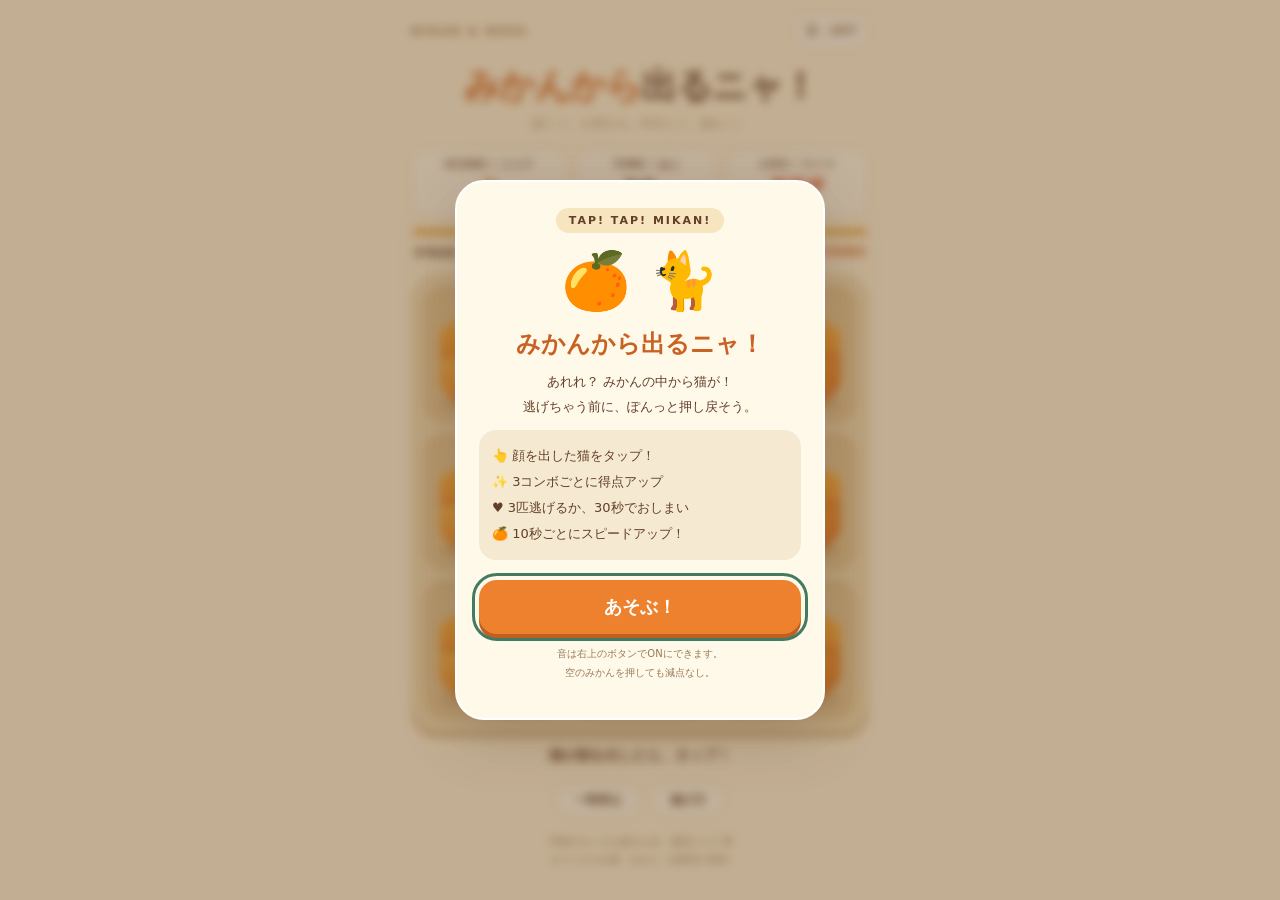
==== index.html @ 20c8a2f0 "Complete mobile mikan neko game and preserve original HTML" ====
<!doctype html>
<html lang="ja">
<head>
<meta charset="utf-8">
<meta name="viewport" content="width=device-width,initial-scale=1,viewport-fit=cover">
<meta name="theme-color" content="#fff4db">
<meta name="description" content="みかんから顔を出す猫をタップ！30秒で遊べる、かわいいオリジナルのブラウザゲーム。">
<title>みかんから出るニャ！</title>
<style>
:root{color-scheme:light;--ink:#633e29;--orange:#ef7829;--cream:#fff9ea}*{box-sizing:border-box}body{margin:0;color:var(--ink);background:#fff4db;font-family:system-ui,-apple-system,BlinkMacSystemFont,"Hiragino Kaku Gothic ProN",sans-serif;-webkit-tap-highlight-color:transparent}button{font:inherit;touch-action:manipulation;cursor:pointer;color:inherit}button:focus-visible{outline:3px solid #427b62;outline-offset:4px}main{width:min(100%,490px);margin:auto;padding: max(14px,env(safe-area-inset-top)) 16px max(20px,env(safe-area-inset-bottom));text-align:center}.topline{display:flex;align-items:center;justify-content:space-between;font-size:11px;letter-spacing:2px;font-weight:800;color:#9a7451}.sound{border:1px solid #e6cfaa;border-radius:20px;padding:8px 11px;background:#fffaf0;letter-spacing:0;font-size:12px}h1{font-size:clamp(25px,7.1vw,36px);letter-spacing:-1.5px;line-height:1.35;margin:13px 0 4px;color:#d46621}h1 span{color:#6b4831}.subtitle{font-size:12px;margin:0 0 16px;color:#9b7651}.hud{display:grid;grid-template-columns:1.1fr 1fr 1fr;gap:8px}.stat{background:var(--cream);border:1px solid #ead9b9;border-radius:16px;padding:9px 3px;font-size:10px;font-weight:700;letter-spacing:1px}.stat b{display:block;font-size:25px;line-height:1.4;letter-spacing:0}.stat:first-child b{color:#d56b25}#lives{font-size:21px;color:#df775c}.progress{height:6px;background:#eddfc2;border-radius:8px;margin:12px 2px 10px;overflow:hidden}#timer-fill{height:100%;width:100%;background:#e6a63b;transform-origin:left}.meta{display:flex;justify-content:space-between;font-size:12px;font-weight:800;padding:0 3px}#combo{color:#d46a28}#board{display:grid;grid-template-columns:repeat(3,minmax(0,1fr));gap:10px;background:#f2dfb8;border:1px solid #e4c994;border-radius:27px;padding:12px;margin:12px 0 9px;box-shadow:0 7px 0 #dfc69d}.hole{position:relative;aspect-ratio:1;min-width:0;border:0;border-radius:20px;background:#e8cc99;box-shadow:inset 0 4px 5px #c7a67544;overflow:hidden;user-select:none;-webkit-user-select:none;touch-action:manipulation}.shadow{position:absolute;left:12%;right:12%;height:13%;bottom:8%;background:#ae804c44;border-radius:50%}.cat{position:absolute;z-index:2;width:58%;height:55%;left:21%;bottom:30%;transform:translateY(110%) scale(.7);transition:transform .19s cubic-bezier(.2,.9,.3,1.25),opacity .16s ease;pointer-events:none}.head{position:absolute;inset:14% 0 0;background:#fff3d6;border:2px solid #986a45;border-radius:45% 45% 43% 43%;z-index:2}.ear{position:absolute;width:34%;height:43%;top:1%;background:#fff3d6;border:2px solid #986a45;border-radius:20% 85% 0 0;transform:rotate(-13deg);left:3%}.ear:after{content:"";position:absolute;inset:23%;background:#eeaf93;border-radius:20% 80% 0 0}.ear.right{left:auto;right:3%;transform:scaleX(-1) rotate(-13deg)}.eyes{position:absolute;left:22%;right:22%;top:36%;display:flex;justify-content:space-between}.eyes i{width:5px;height:7px;border-radius:50%;background:#633e29}.nose{position:absolute;top:54%;left:44%;width:12%;height:9%;border-radius:50%;background:#bf7960}.mouth{position:absolute;top:52%;left:0;right:0;font-size:16px;line-height:1.4;font-weight:800}.blush{position:absolute;top:56%;left:7%;right:7%;display:flex;justify-content:space-between}.blush:before,.blush:after{content:"";width:17%;height:5px;background:#f0ad97;border-radius:50%}.stripe{position:absolute;top:0;left:44%;height:21%;width:12%;background:#e5a258;border-radius:0 0 8px 8px}.paw{position:absolute;bottom:-8%;width:24%;height:20%;border-radius:50%;background:#fff3d6;border:2px solid #986a45;z-index:5;left:5%}.paw.right{left:auto;right:5%}.orange{position:absolute;z-index:3;left:12%;right:12%;bottom:11%;height:49%;background:radial-gradient(ellipse at 28% 15%,#ffc657,#f79427 58%,#e56d1e);border-radius:15% 15% 45% 45%;box-shadow:inset -4px -5px #d76a2155;pointer-events:none}.orange:after{content:"· · ·";position:absolute;bottom:13%;left:0;right:0;color:#d37325;font-size:20px;letter-spacing:5px}.lid{position:absolute;z-index:4;left:12%;right:12%;height:30%;bottom:49%;background:linear-gradient(#ffb83f,#fa9627);border-radius:70% 70% 8% 8%;transform-origin:80% 100%;transition:transform .19s ease;box-shadow:inset 0 -3px #dd7828;pointer-events:none}.leaf{position:absolute;left:47%;top:-19%;width:32%;height:40%;background:#6a9d49;border-radius:90% 0 90% 0;transform:rotate(-15deg);box-shadow:inset 2px -2px #52863d}.cat{opacity:0}.hole.up .cat{opacity:1;transform:translateY(-28%) scale(1)}.hole.escaped .cat{opacity:1}.hole.up .lid{transform:translate(13%,-53%) rotate(32deg)}.hole.hit .cat{transform:translateY(120%) scale(.6);transition-duration:.16s}.hole.hit{animation:bump .28s}.hole.escaped .cat{animation:escape .6s forwards}.hole.escaped .lid{transform:translate(13%,-53%) rotate(32deg)}.hole.hit .eyes i{height:2px;transform:rotate(-15deg)}.pop{position:absolute;z-index:6;top:8%;left:0;right:0;font-size:17px;font-weight:900;color:#975425;opacity:0;pointer-events:none;text-shadow:0 1px #fff}.hit .pop,.escaped .pop{animation:popup .65s ease-out}.escaped .pop{color:#a75d53}#message{min-height:27px;margin:15px 0 8px;font-size:14px;font-weight:800}.controls{display:flex;justify-content:center;gap:10px}.secondary{border:1px solid #dfc89e;border-radius:25px;background:#fff9ea;padding:9px 18px;font-size:12px;font-weight:700}.foot{font-size:10px;color:#9b7c58;margin:14px 0 0;line-height:1.8}.overlay{position:fixed;z-index:20;inset:0;background:#67462666;display:flex;align-items:center;justify-content:center;padding:20px;backdrop-filter:blur(5px);-webkit-backdrop-filter:blur(5px);overflow:auto}.overlay[hidden]{display:none}.card{width:min(100%,370px);max-height:calc(100dvh - 40px);overflow:auto;background:#fff9ea;border:2px solid #fff;border-radius:29px;padding:26px 22px;box-shadow:0 16px 55px #5f3e2944;text-align:center}.badge{display:inline-block;background:#f6e5be;border-radius:30px;padding:6px 13px;font-size:11px;font-weight:800;letter-spacing:2px}.hero{font-size:56px;line-height:1.2;margin:14px 0}.card h2{font-size:24px;margin:10px 0;color:#c96122}.card p{font-size:13px;line-height:1.9;margin:10px 0}.how{background:#f5ead1;border-radius:17px;padding:13px;text-align:left;font-size:13px;line-height:2}.primary{display:block;width:100%;border:0;background:#ed812d;color:#fff;border-radius:18px;font-size:18px;font-weight:850;padding:15px 8px;box-shadow:0 5px #bf6022;margin:20px 0 8px}.hint{font-size:10px!important;color:#9a7954}.result-score{font-size:52px;font-weight:900;color:#d36b26;line-height:1.2;margin:12px}.result-score small{font-size:16px}.result-details{display:flex;justify-content:center;gap:25px;font-size:12px;line-height:2}.result-details b{display:block;font-size:20px}#pause-card .hero{font-size:40px}@keyframes bump{50%{transform:scale(.93)}}@keyframes escape{25%{transform:translateY(-20%) rotate(-12deg)}100%{transform:translate(95%,-180%) rotate(28deg);opacity:0}}@keyframes popup{15%,65%{opacity:1;transform:translateY(-3px)}100%{opacity:0;transform:translateY(-18px)}}@media(max-height:700px){main{padding-top:8px}h1{margin-top:6px}.subtitle{margin-bottom:9px}#board{max-width:330px;margin:9px auto}.stat{padding:5px 2px}.progress{margin-top:8px}#message{margin-top:12px}.foot{margin-top:8px}}@media(prefers-reduced-motion:reduce){*,*:before,*:after{animation-duration:.01ms!important;transition-duration:.01ms!important}}
</style>
</head>
<body>
<main>
<div class="topline">MIKAN & NEKO <button class="sound" id="sound" aria-pressed="false">音：OFF</button></div>
<h1>みかんから<span>出るニャ！</span></h1><p class="subtitle">ぽこっ、と出たら。やさしく、ぽんっ。</p>
<div class="hud"><div class="stat">SCORE / スコア<b id="score">0</b></div><div class="stat">TIME / あと<b><span id="time">30</span><span style="font-size:12px"> 秒</span></b></div><div class="stat">LIFE / ライフ<b id="lives" aria-label="残りライフ3">♥♥♥</b></div></div>
<div class="progress" role="progressbar" aria-label="残り時間" aria-valuemin="0" aria-valuemax="30" aria-valuenow="30"><div id="timer-fill"></div></div>
<div class="meta"><span id="stage">STAGE 1 · のんびり</span><span id="combo">0 COMBO</span></div>
<div id="board" aria-label="猫が出てくる9個のみかん"></div>
<p id="message" role="status" aria-live="polite">猫が顔を出したら、タップ！</p>
<div class="controls"><button class="secondary" id="pause" disabled>一時停止</button><button class="secondary" id="help">遊び方</button></div>
<p class="foot">30秒のちいさな猫さわぎ。最高スコア <b id="best">0</b><br>オリジナルの猫・みかん・効果音で制作</p>
</main>
<div class="overlay" id="intro" role="dialog" aria-modal="true" aria-labelledby="intro-title"><section class="card"><span class="badge">TAP! TAP! MIKAN!</span><div class="hero" aria-hidden="true">🍊 🐈</div><h2 id="intro-title">みかんから出るニャ！</h2><p>あれれ？ みかんの中から猫が！<br>逃げちゃう前に、ぽんっと押し戻そう。</p><div class="how">👆 顔を出した猫をタップ！<br>✨ 3コンボごとに得点アップ<br>♥ 3匹逃げるか、30秒でおしまい<br>🍊 10秒ごとにスピードアップ！</div><button class="primary" id="start">あそぶ！</button><p class="hint">音は右上のボタンでONにできます。<br>空のみかんを押しても減点なし。</p></section></div>
<div class="overlay" id="paused" hidden role="dialog" aria-modal="true" aria-labelledby="pause-title"><section class="card" id="pause-card"><div class="hero">🍵</div><h2 id="pause-title">ちょっと、ひとやすみ。</h2><p>残り時間は止まっています。<br>猫をタップして押し戻そう！<br>3匹逃げるか30秒で終了です。</p><button class="primary" id="resume">つづける</button></section></div>
<div class="overlay" id="result" hidden role="dialog" aria-modal="true" aria-labelledby="result-title"><section class="card"><span class="badge">おつかれさま！</span><div class="hero" aria-hidden="true">🍊 ✨</div><h2 id="result-title">みかんを守ったニャ！</h2><p id="end-reason"></p><div class="result-score"><span id="final-score">0</span><small> 点</small></div><div class="result-details"><div>最大コンボ<b id="final-combo">0</b></div><div>押し戻した猫<b id="final-hits">0</b></div></div><p id="record"></p><button class="primary" id="retry">もう一度あそぶ！</button><p class="hint">深呼吸して、次はもっとぽんぽんっ。</p></section></div>
<script>
'use strict';
const $=id=>document.getElementById(id), DURATION=30000;
const state={mode:'intro',score:0,combo:0,maxCombo:0,hits:0,lives:3,remaining:DURATION,stage:1,active:-1,expires:0,next:0,last:0,best:0};
let audio=null,soundOn=false,frame=0,previous=-1;
try{state.best=Number(localStorage.getItem('mikan-neko-best'))||0}catch{}
$('best').textContent=state.best;
const holes=Array.from({length:9},(_,i)=>{
 const b=document.createElement('button');b.type='button';b.className='hole';b.setAttribute('aria-label',`みかん ${i+1}：猫はいません`);b.innerHTML='<span class="shadow"></span><span class="cat"><i class="ear"></i><i class="ear right"></i><span class="head"><i class="stripe"></i><span class="eyes"><i></i><i></i></span><i class="nose"></i><span class="mouth">ω</span><span class="blush"></span></span><i class="paw"></i><i class="paw right"></i></span><span class="orange"></span><span class="lid"><i class="leaf"></i></span><span class="pop"></span>';
 b.addEventListener('pointerdown',e=>{if(!e.isPrimary||e.button!==0)return;e.preventDefault();tap(i)});
 b.addEventListener('click',e=>{if(e.detail===0)tap(i)});$('board').append(b);return b;
});
function initAudio(){if(!soundOn)return;try{audio ||= new(window.AudioContext||window.webkitAudioContext)();if(audio.state==='suspended')audio.resume().catch(()=>{})}catch{soundOn=false;updateSound()}}
function tone(freq,duration,delay=0,type='sine',endFreq=freq){if(!soundOn||!audio||audio.state!=='running')return;try{const o=audio.createOscillator(),g=audio.createGain(),t=audio.currentTime+delay;o.type=type;o.frequency.setValueAtTime(freq,t);o.frequency.exponentialRampToValueAtTime(endFreq,t+duration);g.gain.setValueAtTime(0,t);g.gain.linearRampToValueAtTime(.13,t+.012);g.gain.exponentialRampToValueAtTime(.001,t+duration);o.connect(g);g.connect(audio.destination);o.start(t);o.stop(t+duration+.02)}catch{}}
function sound(kind){if(kind==='hit'){tone(650,.09,0,'sine',260);tone(900,.1,.06)}else if(kind==='escape'){tone(800,.18,0,'triangle',1100);tone(1050,.23,.17,'triangle',350)}else if(kind==='end'){[523,659,784,1047].forEach((f,i)=>tone(f,.22,i*.12))}else if(kind==='start'){tone(523,.12);tone(784,.2,.12)}}
function updateSound(){$('sound').textContent=`音：${soundOn?'ON':'OFF'}`;$('sound').setAttribute('aria-pressed',String(soundOn))}
$('sound').onclick=()=>{soundOn=!soundOn;updateSound();initAudio();if(soundOn)tone(660,.1)};
function hud(){ $('score').textContent=state.score;$('time').textContent=Math.ceil(state.remaining/1000);$('lives').textContent='♥'.repeat(state.lives)+'♡'.repeat(3-state.lives);$('lives').setAttribute('aria-label',`残りライフ${state.lives}`);$('combo').textContent=`${state.combo} COMBO`;$('stage').textContent=`STAGE ${state.stage} · ${['のんびり','そわそわ','大さわぎ'][state.stage-1]}`;$('timer-fill').style.transform=`scaleX(${state.remaining/DURATION})`;document.querySelector('.progress').setAttribute('aria-valuenow',Math.ceil(state.remaining/1000))}
function resetHole(i){holes[i].className='hole';holes[i].setAttribute('aria-label',`みかん ${i+1}：猫はいません`)}
function spawn(){let choices=holes.map((_,i)=>i).filter(i=>i!==previous);let i=choices[Math.floor(Math.random()*choices.length)];holes.forEach((_,n)=>resetHole(n));previous=i;state.active=i;state.expires=state.remaining-[1350,1050,780][state.stage-1];holes[i].classList.add('up');holes[i].setAttribute('aria-label',`みかん ${i+1}：猫を押し戻す`)}
function resolveCat(hit){const i=state.active;if(i<0)return;state.active=-1;holes[i].classList.remove('up');holes[i].classList.add(hit?'hit':'escaped');holes[i].setAttribute('aria-label',`みかん ${i+1}：猫はいません`);if(hit){state.combo++;state.hits++;state.maxCombo=Math.max(state.maxCombo,state.combo);const points=10+Math.floor(state.combo/3)*5;state.score+=points;holes[i].querySelector('.pop').textContent=`+${points} ✦`;$('message').textContent=state.combo>=3?`${state.combo}コンボ！ いい調子！`:'ぽんっ！ おかえりニャ。';sound('hit')}else{state.combo=0;state.lives--;holes[i].querySelector('.pop').textContent='にゃ〜！';$('message').textContent='あっ、逃げた！ 猫はお散歩へ…';sound('escape')}
 state.next=state.remaining-(hit?[400,320,250][state.stage-1]:650);hud();if(!state.lives)finish('life')}
function sync(now){const elapsed=Math.max(0,now-state.last);state.last=now;state.remaining=Math.max(0,state.remaining-elapsed);state.stage=Math.min(3,1+Math.floor((DURATION-state.remaining)/10000));if(state.remaining<=0){hud();finish('time');return}if(state.active>=0&&state.remaining<=state.expires)resolveCat(false);if(state.mode==='playing'&&state.active<0&&state.remaining<=state.next)spawn();hud()}
function loop(now){if(state.mode!=='playing')return;sync(now);if(state.mode==='playing')frame=requestAnimationFrame(loop)}
function tap(i){if(state.mode!=='playing')return;sync(performance.now());if(state.mode==='playing'&&state.active===i)resolveCat(true)}
function begin(){cancelAnimationFrame(frame);Object.assign(state,{mode:'playing',score:0,combo:0,maxCombo:0,hits:0,lives:3,remaining:DURATION,stage:1,active:-1,next:DURATION-450,last:performance.now()});previous=-1;holes.forEach((_,i)=>resetHole(i));['intro','result','paused'].forEach(id=>$(id).hidden=true);$('pause').disabled=false;$('message').textContent='顔が出たら、ぽんっ！';initAudio();sound('start');hud();holes[0].focus({preventScroll:true});frame=requestAnimationFrame(loop)}
function finish(reason){if(state.mode!=='playing')return;state.mode='ended';cancelAnimationFrame(frame);if(state.active>=0)resetHole(state.active);state.active=-1;$('pause').disabled=true;$('end-reason').textContent=reason==='time'?'30秒、おしまい！':'3匹の猫がお散歩に出かけました。';$('final-score').textContent=state.score;$('final-combo').textContent=state.maxCombo;$('final-hits').textContent=state.hits;const record=state.score>state.best;if(record){state.best=state.score;try{localStorage.setItem('mikan-neko-best',String(state.best))}catch{}}$('best').textContent=state.best;$('record').textContent=record?'✨ 自己ベスト更新！':'またいっしょに遊ぼうニャ。';$('result').hidden=false;$('retry').focus();sound('end')}
function pause(){if(state.mode!=='playing')return;sync(performance.now());if(state.mode!=='playing')return;state.mode='paused';cancelAnimationFrame(frame);$('paused').hidden=false;$('resume').focus()}
function resume(){if(document.hidden||state.mode!=='paused')return;state.mode='playing';state.last=performance.now();$('paused').hidden=true;initAudio();holes[Math.max(0,state.active)].focus({preventScroll:true});frame=requestAnimationFrame(loop)}
$('start').onclick=begin;$('retry').onclick=begin;$('pause').onclick=pause;$('resume').onclick=resume;$('help').onclick=()=>{if(state.mode==='playing')pause();else{$('result').hidden=true;$('intro').hidden=false;$('start').focus()}};
document.addEventListener('visibilitychange',()=>{if(document.hidden)pause()});window.addEventListener('pagehide',pause);
// Keep keyboard focus inside the visible modal. Pointer play uses pointerdown only.
document.addEventListener('keydown',e=>{const modal=[...document.querySelectorAll('.overlay')].find(el=>!el.hidden);if(!modal)return;if(e.key==='Tab'){const buttons=[...modal.querySelectorAll('button')];if(buttons.length){e.preventDefault();buttons[0].focus()}}});
hud();$('start').focus();
</script>
</body></html>
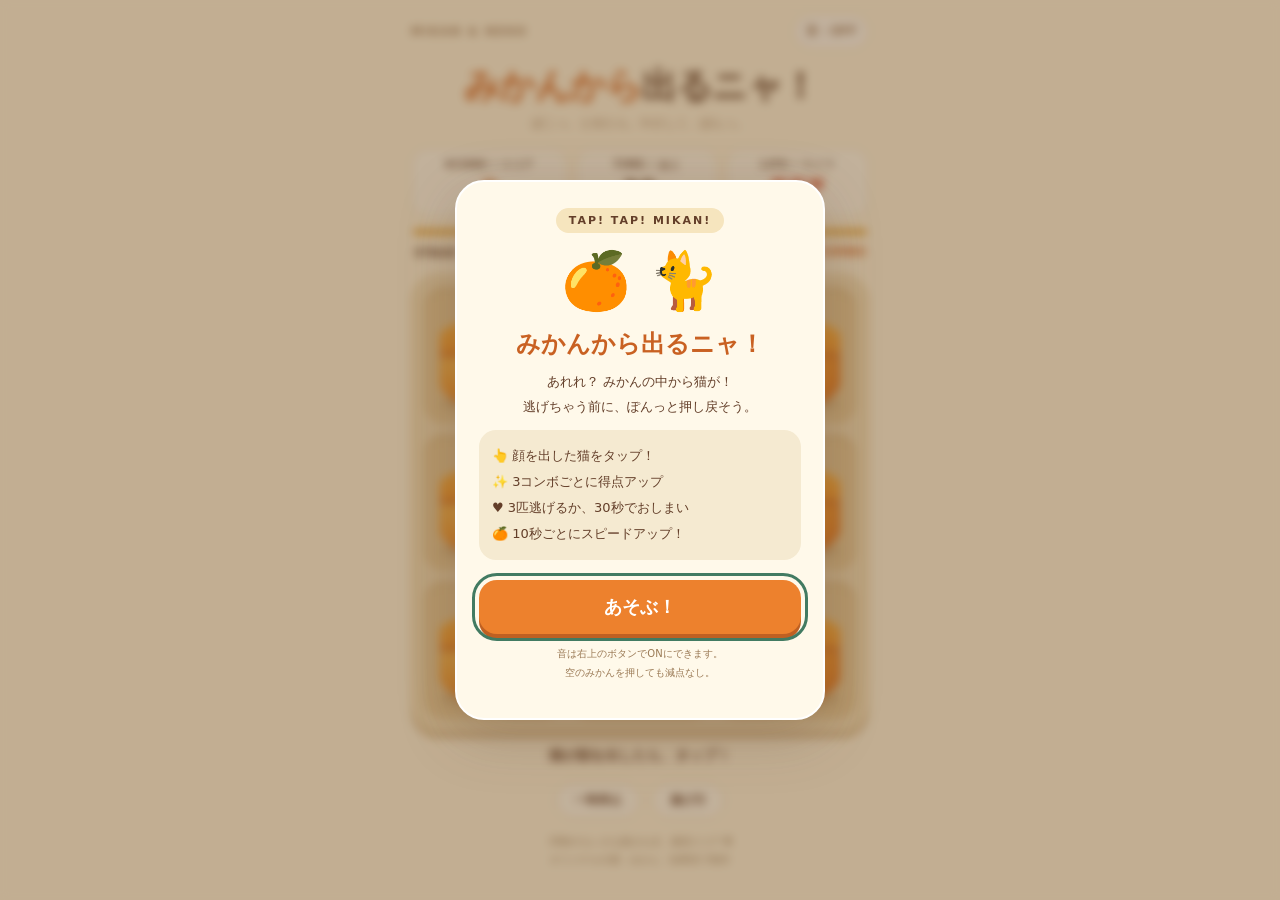
==== commit db2f74e7: "Animate original cat lifting orange lid with both hands" ====
--- a/index.html
+++ b/index.html
@@ -8,6 +8,33 @@
 <title>みかんから出るニャ！</title>
 <style>
 :root{color-scheme:light;--ink:#633e29;--orange:#ef7829;--cream:#fff9ea}*{box-sizing:border-box}body{margin:0;color:var(--ink);background:#fff4db;font-family:system-ui,-apple-system,BlinkMacSystemFont,"Hiragino Kaku Gothic ProN",sans-serif;-webkit-tap-highlight-color:transparent}button{font:inherit;touch-action:manipulation;cursor:pointer;color:inherit}button:focus-visible{outline:3px solid #427b62;outline-offset:4px}main{width:min(100%,490px);margin:auto;padding: max(14px,env(safe-area-inset-top)) 16px max(20px,env(safe-area-inset-bottom));text-align:center}.topline{display:flex;align-items:center;justify-content:space-between;font-size:11px;letter-spacing:2px;font-weight:800;color:#9a7451}.sound{border:1px solid #e6cfaa;border-radius:20px;padding:8px 11px;background:#fffaf0;letter-spacing:0;font-size:12px}h1{font-size:clamp(25px,7.1vw,36px);letter-spacing:-1.5px;line-height:1.35;margin:13px 0 4px;color:#d46621}h1 span{color:#6b4831}.subtitle{font-size:12px;margin:0 0 16px;color:#9b7651}.hud{display:grid;grid-template-columns:1.1fr 1fr 1fr;gap:8px}.stat{background:var(--cream);border:1px solid #ead9b9;border-radius:16px;padding:9px 3px;font-size:10px;font-weight:700;letter-spacing:1px}.stat b{display:block;font-size:25px;line-height:1.4;letter-spacing:0}.stat:first-child b{color:#d56b25}#lives{font-size:21px;color:#df775c}.progress{height:6px;background:#eddfc2;border-radius:8px;margin:12px 2px 10px;overflow:hidden}#timer-fill{height:100%;width:100%;background:#e6a63b;transform-origin:left}.meta{display:flex;justify-content:space-between;font-size:12px;font-weight:800;padding:0 3px}#combo{color:#d46a28}#board{display:grid;grid-template-columns:repeat(3,minmax(0,1fr));gap:10px;background:#f2dfb8;border:1px solid #e4c994;border-radius:27px;padding:12px;margin:12px 0 9px;box-shadow:0 7px 0 #dfc69d}.hole{position:relative;aspect-ratio:1;min-width:0;border:0;border-radius:20px;background:#e8cc99;box-shadow:inset 0 4px 5px #c7a67544;overflow:hidden;user-select:none;-webkit-user-select:none;touch-action:manipulation}.shadow{position:absolute;left:12%;right:12%;height:13%;bottom:8%;background:#ae804c44;border-radius:50%}.cat{position:absolute;z-index:2;width:58%;height:55%;left:21%;bottom:30%;transform:translateY(110%) scale(.7);transition:transform .19s cubic-bezier(.2,.9,.3,1.25),opacity .16s ease;pointer-events:none}.head{position:absolute;inset:14% 0 0;background:#fff3d6;border:2px solid #986a45;border-radius:45% 45% 43% 43%;z-index:2}.ear{position:absolute;width:34%;height:43%;top:1%;background:#fff3d6;border:2px solid #986a45;border-radius:20% 85% 0 0;transform:rotate(-13deg);left:3%}.ear:after{content:"";position:absolute;inset:23%;background:#eeaf93;border-radius:20% 80% 0 0}.ear.right{left:auto;right:3%;transform:scaleX(-1) rotate(-13deg)}.eyes{position:absolute;left:22%;right:22%;top:36%;display:flex;justify-content:space-between}.eyes i{width:5px;height:7px;border-radius:50%;background:#633e29}.nose{position:absolute;top:54%;left:44%;width:12%;height:9%;border-radius:50%;background:#bf7960}.mouth{position:absolute;top:52%;left:0;right:0;font-size:16px;line-height:1.4;font-weight:800}.blush{position:absolute;top:56%;left:7%;right:7%;display:flex;justify-content:space-between}.blush:before,.blush:after{content:"";width:17%;height:5px;background:#f0ad97;border-radius:50%}.stripe{position:absolute;top:0;left:44%;height:21%;width:12%;background:#e5a258;border-radius:0 0 8px 8px}.paw{position:absolute;bottom:-8%;width:24%;height:20%;border-radius:50%;background:#fff3d6;border:2px solid #986a45;z-index:5;left:5%}.paw.right{left:auto;right:5%}.orange{position:absolute;z-index:3;left:12%;right:12%;bottom:11%;height:49%;background:radial-gradient(ellipse at 28% 15%,#ffc657,#f79427 58%,#e56d1e);border-radius:15% 15% 45% 45%;box-shadow:inset -4px -5px #d76a2155;pointer-events:none}.orange:after{content:"· · ·";position:absolute;bottom:13%;left:0;right:0;color:#d37325;font-size:20px;letter-spacing:5px}.lid{position:absolute;z-index:4;left:12%;right:12%;height:30%;bottom:49%;background:linear-gradient(#ffb83f,#fa9627);border-radius:70% 70% 8% 8%;transform-origin:80% 100%;transition:transform .19s ease;box-shadow:inset 0 -3px #dd7828;pointer-events:none}.leaf{position:absolute;left:47%;top:-19%;width:32%;height:40%;background:#6a9d49;border-radius:90% 0 90% 0;transform:rotate(-15deg);box-shadow:inset 2px -2px #52863d}.cat{opacity:0}.hole.up .cat{opacity:1;transform:translateY(-28%) scale(1)}.hole.escaped .cat{opacity:1}.hole.up .lid{transform:translate(13%,-53%) rotate(32deg)}.hole.hit .cat{transform:translateY(120%) scale(.6);transition-duration:.16s}.hole.hit{animation:bump .28s}.hole.escaped .cat{animation:escape .6s forwards}.hole.escaped .lid{transform:translate(13%,-53%) rotate(32deg)}.hole.hit .eyes i{height:2px;transform:rotate(-15deg)}.pop{position:absolute;z-index:6;top:8%;left:0;right:0;font-size:17px;font-weight:900;color:#975425;opacity:0;pointer-events:none;text-shadow:0 1px #fff}.hit .pop,.escaped .pop{animation:popup .65s ease-out}.escaped .pop{color:#a75d53}#message{min-height:27px;margin:15px 0 8px;font-size:14px;font-weight:800}.controls{display:flex;justify-content:center;gap:10px}.secondary{border:1px solid #dfc89e;border-radius:25px;background:#fff9ea;padding:9px 18px;font-size:12px;font-weight:700}.foot{font-size:10px;color:#9b7c58;margin:14px 0 0;line-height:1.8}.overlay{position:fixed;z-index:20;inset:0;background:#67462666;display:flex;align-items:center;justify-content:center;padding:20px;backdrop-filter:blur(5px);-webkit-backdrop-filter:blur(5px);overflow:auto}.overlay[hidden]{display:none}.card{width:min(100%,370px);max-height:calc(100dvh - 40px);overflow:auto;background:#fff9ea;border:2px solid #fff;border-radius:29px;padding:26px 22px;box-shadow:0 16px 55px #5f3e2944;text-align:center}.badge{display:inline-block;background:#f6e5be;border-radius:30px;padding:6px 13px;font-size:11px;font-weight:800;letter-spacing:2px}.hero{font-size:56px;line-height:1.2;margin:14px 0}.card h2{font-size:24px;margin:10px 0;color:#c96122}.card p{font-size:13px;line-height:1.9;margin:10px 0}.how{background:#f5ead1;border-radius:17px;padding:13px;text-align:left;font-size:13px;line-height:2}.primary{display:block;width:100%;border:0;background:#ed812d;color:#fff;border-radius:18px;font-size:18px;font-weight:850;padding:15px 8px;box-shadow:0 5px #bf6022;margin:20px 0 8px}.hint{font-size:10px!important;color:#9a7954}.result-score{font-size:52px;font-weight:900;color:#d36b26;line-height:1.2;margin:12px}.result-score small{font-size:16px}.result-details{display:flex;justify-content:center;gap:25px;font-size:12px;line-height:2}.result-details b{display:block;font-size:20px}#pause-card .hero{font-size:40px}@keyframes bump{50%{transform:scale(.93)}}@keyframes escape{25%{transform:translateY(-20%) rotate(-12deg)}100%{transform:translate(95%,-180%) rotate(28deg);opacity:0}}@keyframes popup{15%,65%{opacity:1;transform:translateY(-3px)}100%{opacity:0;transform:translateY(-18px)}}@media(max-height:700px){main{padding-top:8px}h1{margin-top:6px}.subtitle{margin-bottom:9px}#board{max-width:330px;margin:9px auto}.stat{padding:5px 2px}.progress{margin-top:8px}#message{margin-top:12px}.foot{margin-top:8px}}@media(prefers-reduced-motion:reduce){*,*:before,*:after{animation-duration:.01ms!important;transition-duration:.01ms!important}}
+
+/* The cat raises the whole orange lid with both arms. All artwork is original CSS. */
+.cat{width:48%;left:26%;height:49%;bottom:23%;transform:translateY(90%) scaleY(.65);transform-origin:center bottom;transition:transform .24s cubic-bezier(.2,.8,.25,1.15),opacity .18s ease}
+.head{inset:12% 0 auto;height:42%;border-radius:44%;z-index:3}
+.ear{width:30%;height:25%;top:3%;left:5%}.ear.right{right:5%}
+.eyes{top:32%}.eyes i{width:4px;height:5px}.nose{top:49%}.mouth{top:45%;font-size:13px}.blush{top:57%}
+.body{position:absolute;left:24%;width:52%;top:47%;height:42%;background:#fff3d6;border:2px solid #986a45;border-radius:42% 42% 35% 35%;z-index:1}
+.body:after{content:"";position:absolute;left:39%;top:26%;width:22%;height:35%;background:#f3cf8c;border-radius:50%}
+.arm{position:absolute;top:18%;left:-6%;width:19%;height:48%;background:#fff3d6;border:2px solid #986a45;border-radius:50%;transform:rotate(-12deg);transform-origin:bottom;z-index:2}.arm.right{left:auto;right:-6%;transform:rotate(12deg)}
+.paw{bottom:auto;top:14%;left:-10%;width:24%;height:17%;z-index:5}.paw.right{right:-10%}
+.leg{position:absolute;top:77%;left:19%;width:22%;height:23%;background:#fff3d6;border:2px solid #986a45;border-radius:40% 40% 30% 30%;transform:rotate(17deg);z-index:2}.leg.right{left:auto;right:19%;transform:rotate(-17deg)}
+.tail{position:absolute;top:65%;left:1%;width:35%;height:18%;border:5px solid #986a45;border-top-color:transparent;border-right-color:transparent;border-radius:50%;transform:rotate(-20deg);z-index:0}
+.orange{height:42%;bottom:11%;border-radius:8% 8% 48% 48%;transition:height .24s ease;box-shadow:inset 0 3px #ffe3a1,inset -4px -5px #d76a2155}
+.lid{height:28%;bottom:49%;border-radius:90% 90% 5% 5%;transform-origin:center bottom;transition:transform .24s cubic-bezier(.2,.8,.25,1.15);box-shadow:inset 0 -4px #d97325}
+.hole.up .cat{opacity:1;transform:translateY(-7%) scaleY(1)}
+.hole.up .orange,.hole.escaped .orange{height:23%}
+.hole.up .lid{transform:translateY(-60%)}
+.hole.hit .cat{transform:translateY(95%) scaleY(.6);opacity:0;transition-duration:.18s}
+.hole.hit .lid{transform:translateY(0);transition-duration:.2s}
+.hole.escaped .lid{animation:lid-fall .6s both;transform:none}
+.hole.escaped .cat{animation:runaway .6s forwards}
+.hole.up .tail{animation:tail-wiggle .45s ease-in-out infinite alternate}
+.hole.hit .pop,.hole.escaped .pop{top:33%}
+@keyframes lid-fall{0%,20%{transform:translateY(-60%)}55%{transform:translateY(0)}72%{transform:translateY(-12%)}100%{transform:translateY(0)}}
+@keyframes runaway{0%{transform:translateY(-7%);opacity:1}30%{transform:translate(10%,-23%) rotate(-8deg);opacity:1}100%{transform:translate(145%,-90%) rotate(24deg);opacity:0}}
+@keyframes tail-wiggle{to{transform:rotate(12deg)}}
+.hole.motion-paused *{animation-play-state:paused!important}
 </style>
 </head>
 <body>
@@ -33,7 +60,7 @@
 try{state.best=Number(localStorage.getItem('mikan-neko-best'))||0}catch{}
 $('best').textContent=state.best;
 const holes=Array.from({length:9},(_,i)=>{
- const b=document.createElement('button');b.type='button';b.className='hole';b.setAttribute('aria-label',`みかん ${i+1}：猫はいません`);b.innerHTML='<span class="shadow"></span><span class="cat"><i class="ear"></i><i class="ear right"></i><span class="head"><i class="stripe"></i><span class="eyes"><i></i><i></i></span><i class="nose"></i><span class="mouth">ω</span><span class="blush"></span></span><i class="paw"></i><i class="paw right"></i></span><span class="orange"></span><span class="lid"><i class="leaf"></i></span><span class="pop"></span>';
+ const b=document.createElement('button');b.type='button';b.className='hole';b.setAttribute('aria-label',`みかん ${i+1}：猫はいません`);b.innerHTML='<span class="shadow"></span><span class="cat"><i class="tail"></i><i class="leg"></i><i class="leg right"></i><i class="body"></i><i class="arm"></i><i class="arm right"></i><i class="ear"></i><i class="ear right"></i><span class="head"><i class="stripe"></i><span class="eyes"><i></i><i></i></span><i class="nose"></i><span class="mouth">ω</span><span class="blush"></span></span><i class="paw"></i><i class="paw right"></i></span><span class="orange"></span><span class="lid"><i class="leaf"></i></span><span class="pop"></span>';
  b.addEventListener('pointerdown',e=>{if(!e.isPrimary||e.button!==0)return;e.preventDefault();tap(i)});
  b.addEventListener('click',e=>{if(e.detail===0)tap(i)});$('board').append(b);return b;
 });
@@ -52,8 +79,8 @@
 function tap(i){if(state.mode!=='playing')return;sync(performance.now());if(state.mode==='playing'&&state.active===i)resolveCat(true)}
 function begin(){cancelAnimationFrame(frame);Object.assign(state,{mode:'playing',score:0,combo:0,maxCombo:0,hits:0,lives:3,remaining:DURATION,stage:1,active:-1,next:DURATION-450,last:performance.now()});previous=-1;holes.forEach((_,i)=>resetHole(i));['intro','result','paused'].forEach(id=>$(id).hidden=true);$('pause').disabled=false;$('message').textContent='顔が出たら、ぽんっ！';initAudio();sound('start');hud();holes[0].focus({preventScroll:true});frame=requestAnimationFrame(loop)}
 function finish(reason){if(state.mode!=='playing')return;state.mode='ended';cancelAnimationFrame(frame);if(state.active>=0)resetHole(state.active);state.active=-1;$('pause').disabled=true;$('end-reason').textContent=reason==='time'?'30秒、おしまい！':'3匹の猫がお散歩に出かけました。';$('final-score').textContent=state.score;$('final-combo').textContent=state.maxCombo;$('final-hits').textContent=state.hits;const record=state.score>state.best;if(record){state.best=state.score;try{localStorage.setItem('mikan-neko-best',String(state.best))}catch{}}$('best').textContent=state.best;$('record').textContent=record?'✨ 自己ベスト更新！':'またいっしょに遊ぼうニャ。';$('result').hidden=false;$('retry').focus();sound('end')}
-function pause(){if(state.mode!=='playing')return;sync(performance.now());if(state.mode!=='playing')return;state.mode='paused';cancelAnimationFrame(frame);$('paused').hidden=false;$('resume').focus()}
-function resume(){if(document.hidden||state.mode!=='paused')return;state.mode='playing';state.last=performance.now();$('paused').hidden=true;initAudio();holes[Math.max(0,state.active)].focus({preventScroll:true});frame=requestAnimationFrame(loop)}
+function pause(){if(state.mode!=='playing')return;sync(performance.now());if(state.mode!=='playing')return;state.mode='paused';holes.forEach(h=>h.classList.add('motion-paused'));cancelAnimationFrame(frame);$('paused').hidden=false;$('resume').focus()}
+function resume(){if(document.hidden||state.mode!=='paused')return;state.mode='playing';holes.forEach(h=>h.classList.remove('motion-paused'));state.last=performance.now();$('paused').hidden=true;initAudio();holes[Math.max(0,state.active)].focus({preventScroll:true});frame=requestAnimationFrame(loop)}
 $('start').onclick=begin;$('retry').onclick=begin;$('pause').onclick=pause;$('resume').onclick=resume;$('help').onclick=()=>{if(state.mode==='playing')pause();else{$('result').hidden=true;$('intro').hidden=false;$('start').focus()}};
 document.addEventListener('visibilitychange',()=>{if(document.hidden)pause()});window.addEventListener('pagehide',pause);
 // Keep keyboard focus inside the visible modal. Pointer play uses pointerdown only.
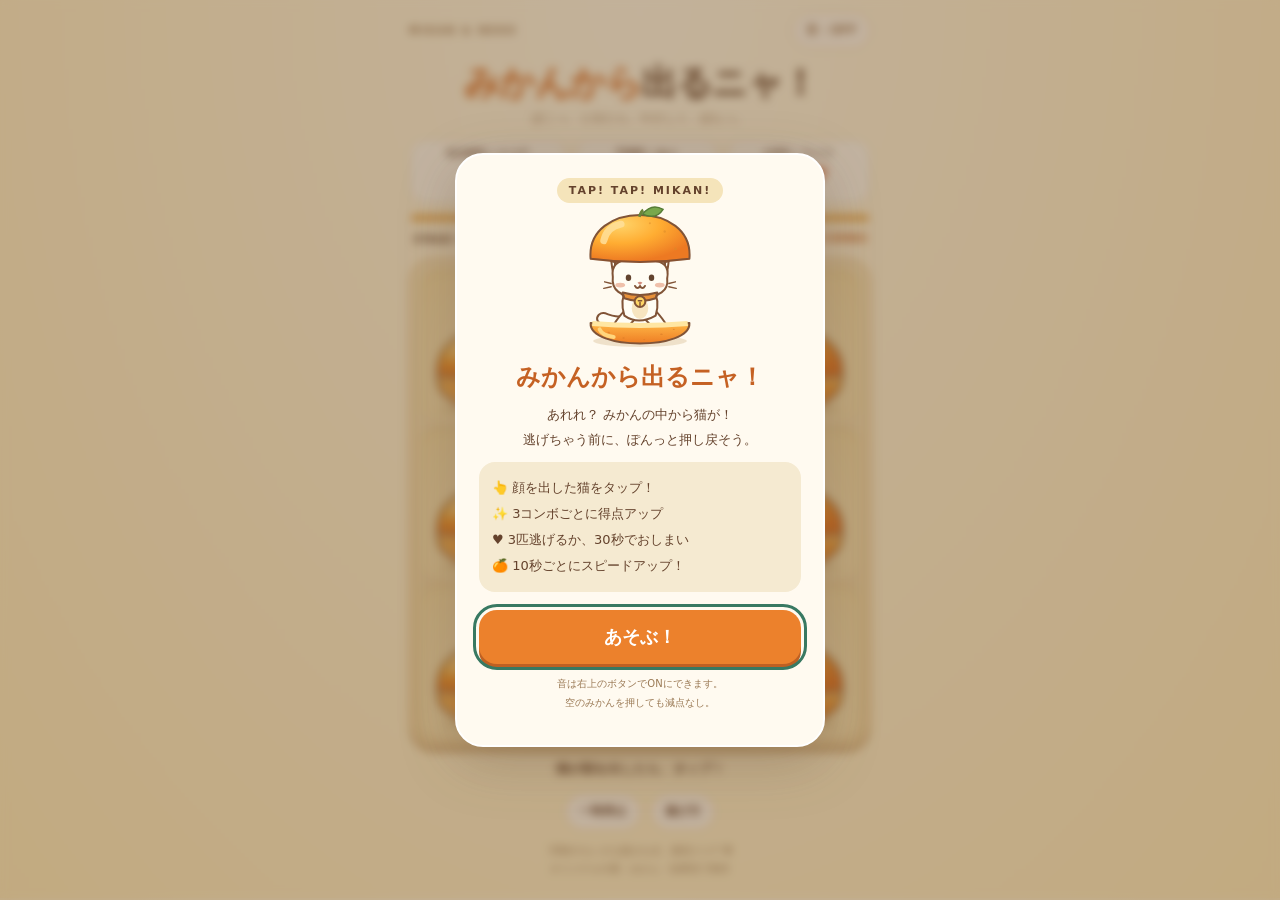
==== commit 25c157ce: "Redesign cat and orange with SVG and staged escape animations" ====
--- a/index.html
+++ b/index.html
@@ -6,36 +6,7 @@
 <meta name="theme-color" content="#fff4db">
 <meta name="description" content="みかんから顔を出す猫をタップ！30秒で遊べる、かわいいオリジナルのブラウザゲーム。">
 <title>みかんから出るニャ！</title>
-<style>
-:root{color-scheme:light;--ink:#633e29;--orange:#ef7829;--cream:#fff9ea}*{box-sizing:border-box}body{margin:0;color:var(--ink);background:#fff4db;font-family:system-ui,-apple-system,BlinkMacSystemFont,"Hiragino Kaku Gothic ProN",sans-serif;-webkit-tap-highlight-color:transparent}button{font:inherit;touch-action:manipulation;cursor:pointer;color:inherit}button:focus-visible{outline:3px solid #427b62;outline-offset:4px}main{width:min(100%,490px);margin:auto;padding: max(14px,env(safe-area-inset-top)) 16px max(20px,env(safe-area-inset-bottom));text-align:center}.topline{display:flex;align-items:center;justify-content:space-between;font-size:11px;letter-spacing:2px;font-weight:800;color:#9a7451}.sound{border:1px solid #e6cfaa;border-radius:20px;padding:8px 11px;background:#fffaf0;letter-spacing:0;font-size:12px}h1{font-size:clamp(25px,7.1vw,36px);letter-spacing:-1.5px;line-height:1.35;margin:13px 0 4px;color:#d46621}h1 span{color:#6b4831}.subtitle{font-size:12px;margin:0 0 16px;color:#9b7651}.hud{display:grid;grid-template-columns:1.1fr 1fr 1fr;gap:8px}.stat{background:var(--cream);border:1px solid #ead9b9;border-radius:16px;padding:9px 3px;font-size:10px;font-weight:700;letter-spacing:1px}.stat b{display:block;font-size:25px;line-height:1.4;letter-spacing:0}.stat:first-child b{color:#d56b25}#lives{font-size:21px;color:#df775c}.progress{height:6px;background:#eddfc2;border-radius:8px;margin:12px 2px 10px;overflow:hidden}#timer-fill{height:100%;width:100%;background:#e6a63b;transform-origin:left}.meta{display:flex;justify-content:space-between;font-size:12px;font-weight:800;padding:0 3px}#combo{color:#d46a28}#board{display:grid;grid-template-columns:repeat(3,minmax(0,1fr));gap:10px;background:#f2dfb8;border:1px solid #e4c994;border-radius:27px;padding:12px;margin:12px 0 9px;box-shadow:0 7px 0 #dfc69d}.hole{position:relative;aspect-ratio:1;min-width:0;border:0;border-radius:20px;background:#e8cc99;box-shadow:inset 0 4px 5px #c7a67544;overflow:hidden;user-select:none;-webkit-user-select:none;touch-action:manipulation}.shadow{position:absolute;left:12%;right:12%;height:13%;bottom:8%;background:#ae804c44;border-radius:50%}.cat{position:absolute;z-index:2;width:58%;height:55%;left:21%;bottom:30%;transform:translateY(110%) scale(.7);transition:transform .19s cubic-bezier(.2,.9,.3,1.25),opacity .16s ease;pointer-events:none}.head{position:absolute;inset:14% 0 0;background:#fff3d6;border:2px solid #986a45;border-radius:45% 45% 43% 43%;z-index:2}.ear{position:absolute;width:34%;height:43%;top:1%;background:#fff3d6;border:2px solid #986a45;border-radius:20% 85% 0 0;transform:rotate(-13deg);left:3%}.ear:after{content:"";position:absolute;inset:23%;background:#eeaf93;border-radius:20% 80% 0 0}.ear.right{left:auto;right:3%;transform:scaleX(-1) rotate(-13deg)}.eyes{position:absolute;left:22%;right:22%;top:36%;display:flex;justify-content:space-between}.eyes i{width:5px;height:7px;border-radius:50%;background:#633e29}.nose{position:absolute;top:54%;left:44%;width:12%;height:9%;border-radius:50%;background:#bf7960}.mouth{position:absolute;top:52%;left:0;right:0;font-size:16px;line-height:1.4;font-weight:800}.blush{position:absolute;top:56%;left:7%;right:7%;display:flex;justify-content:space-between}.blush:before,.blush:after{content:"";width:17%;height:5px;background:#f0ad97;border-radius:50%}.stripe{position:absolute;top:0;left:44%;height:21%;width:12%;background:#e5a258;border-radius:0 0 8px 8px}.paw{position:absolute;bottom:-8%;width:24%;height:20%;border-radius:50%;background:#fff3d6;border:2px solid #986a45;z-index:5;left:5%}.paw.right{left:auto;right:5%}.orange{position:absolute;z-index:3;left:12%;right:12%;bottom:11%;height:49%;background:radial-gradient(ellipse at 28% 15%,#ffc657,#f79427 58%,#e56d1e);border-radius:15% 15% 45% 45%;box-shadow:inset -4px -5px #d76a2155;pointer-events:none}.orange:after{content:"· · ·";position:absolute;bottom:13%;left:0;right:0;color:#d37325;font-size:20px;letter-spacing:5px}.lid{position:absolute;z-index:4;left:12%;right:12%;height:30%;bottom:49%;background:linear-gradient(#ffb83f,#fa9627);border-radius:70% 70% 8% 8%;transform-origin:80% 100%;transition:transform .19s ease;box-shadow:inset 0 -3px #dd7828;pointer-events:none}.leaf{position:absolute;left:47%;top:-19%;width:32%;height:40%;background:#6a9d49;border-radius:90% 0 90% 0;transform:rotate(-15deg);box-shadow:inset 2px -2px #52863d}.cat{opacity:0}.hole.up .cat{opacity:1;transform:translateY(-28%) scale(1)}.hole.escaped .cat{opacity:1}.hole.up .lid{transform:translate(13%,-53%) rotate(32deg)}.hole.hit .cat{transform:translateY(120%) scale(.6);transition-duration:.16s}.hole.hit{animation:bump .28s}.hole.escaped .cat{animation:escape .6s forwards}.hole.escaped .lid{transform:translate(13%,-53%) rotate(32deg)}.hole.hit .eyes i{height:2px;transform:rotate(-15deg)}.pop{position:absolute;z-index:6;top:8%;left:0;right:0;font-size:17px;font-weight:900;color:#975425;opacity:0;pointer-events:none;text-shadow:0 1px #fff}.hit .pop,.escaped .pop{animation:popup .65s ease-out}.escaped .pop{color:#a75d53}#message{min-height:27px;margin:15px 0 8px;font-size:14px;font-weight:800}.controls{display:flex;justify-content:center;gap:10px}.secondary{border:1px solid #dfc89e;border-radius:25px;background:#fff9ea;padding:9px 18px;font-size:12px;font-weight:700}.foot{font-size:10px;color:#9b7c58;margin:14px 0 0;line-height:1.8}.overlay{position:fixed;z-index:20;inset:0;background:#67462666;display:flex;align-items:center;justify-content:center;padding:20px;backdrop-filter:blur(5px);-webkit-backdrop-filter:blur(5px);overflow:auto}.overlay[hidden]{display:none}.card{width:min(100%,370px);max-height:calc(100dvh - 40px);overflow:auto;background:#fff9ea;border:2px solid #fff;border-radius:29px;padding:26px 22px;box-shadow:0 16px 55px #5f3e2944;text-align:center}.badge{display:inline-block;background:#f6e5be;border-radius:30px;padding:6px 13px;font-size:11px;font-weight:800;letter-spacing:2px}.hero{font-size:56px;line-height:1.2;margin:14px 0}.card h2{font-size:24px;margin:10px 0;color:#c96122}.card p{font-size:13px;line-height:1.9;margin:10px 0}.how{background:#f5ead1;border-radius:17px;padding:13px;text-align:left;font-size:13px;line-height:2}.primary{display:block;width:100%;border:0;background:#ed812d;color:#fff;border-radius:18px;font-size:18px;font-weight:850;padding:15px 8px;box-shadow:0 5px #bf6022;margin:20px 0 8px}.hint{font-size:10px!important;color:#9a7954}.result-score{font-size:52px;font-weight:900;color:#d36b26;line-height:1.2;margin:12px}.result-score small{font-size:16px}.result-details{display:flex;justify-content:center;gap:25px;font-size:12px;line-height:2}.result-details b{display:block;font-size:20px}#pause-card .hero{font-size:40px}@keyframes bump{50%{transform:scale(.93)}}@keyframes escape{25%{transform:translateY(-20%) rotate(-12deg)}100%{transform:translate(95%,-180%) rotate(28deg);opacity:0}}@keyframes popup{15%,65%{opacity:1;transform:translateY(-3px)}100%{opacity:0;transform:translateY(-18px)}}@media(max-height:700px){main{padding-top:8px}h1{margin-top:6px}.subtitle{margin-bottom:9px}#board{max-width:330px;margin:9px auto}.stat{padding:5px 2px}.progress{margin-top:8px}#message{margin-top:12px}.foot{margin-top:8px}}@media(prefers-reduced-motion:reduce){*,*:before,*:after{animation-duration:.01ms!important;transition-duration:.01ms!important}}
-
-/* The cat raises the whole orange lid with both arms. All artwork is original CSS. */
-.cat{width:48%;left:26%;height:49%;bottom:23%;transform:translateY(90%) scaleY(.65);transform-origin:center bottom;transition:transform .24s cubic-bezier(.2,.8,.25,1.15),opacity .18s ease}
-.head{inset:12% 0 auto;height:42%;border-radius:44%;z-index:3}
-.ear{width:30%;height:25%;top:3%;left:5%}.ear.right{right:5%}
-.eyes{top:32%}.eyes i{width:4px;height:5px}.nose{top:49%}.mouth{top:45%;font-size:13px}.blush{top:57%}
-.body{position:absolute;left:24%;width:52%;top:47%;height:42%;background:#fff3d6;border:2px solid #986a45;border-radius:42% 42% 35% 35%;z-index:1}
-.body:after{content:"";position:absolute;left:39%;top:26%;width:22%;height:35%;background:#f3cf8c;border-radius:50%}
-.arm{position:absolute;top:18%;left:-6%;width:19%;height:48%;background:#fff3d6;border:2px solid #986a45;border-radius:50%;transform:rotate(-12deg);transform-origin:bottom;z-index:2}.arm.right{left:auto;right:-6%;transform:rotate(12deg)}
-.paw{bottom:auto;top:14%;left:-10%;width:24%;height:17%;z-index:5}.paw.right{right:-10%}
-.leg{position:absolute;top:77%;left:19%;width:22%;height:23%;background:#fff3d6;border:2px solid #986a45;border-radius:40% 40% 30% 30%;transform:rotate(17deg);z-index:2}.leg.right{left:auto;right:19%;transform:rotate(-17deg)}
-.tail{position:absolute;top:65%;left:1%;width:35%;height:18%;border:5px solid #986a45;border-top-color:transparent;border-right-color:transparent;border-radius:50%;transform:rotate(-20deg);z-index:0}
-.orange{height:42%;bottom:11%;border-radius:8% 8% 48% 48%;transition:height .24s ease;box-shadow:inset 0 3px #ffe3a1,inset -4px -5px #d76a2155}
-.lid{height:28%;bottom:49%;border-radius:90% 90% 5% 5%;transform-origin:center bottom;transition:transform .24s cubic-bezier(.2,.8,.25,1.15);box-shadow:inset 0 -4px #d97325}
-.hole.up .cat{opacity:1;transform:translateY(-7%) scaleY(1)}
-.hole.up .orange,.hole.escaped .orange{height:23%}
-.hole.up .lid{transform:translateY(-60%)}
-.hole.hit .cat{transform:translateY(95%) scaleY(.6);opacity:0;transition-duration:.18s}
-.hole.hit .lid{transform:translateY(0);transition-duration:.2s}
-.hole.escaped .lid{animation:lid-fall .6s both;transform:none}
-.hole.escaped .cat{animation:runaway .6s forwards}
-.hole.up .tail{animation:tail-wiggle .45s ease-in-out infinite alternate}
-.hole.hit .pop,.hole.escaped .pop{top:33%}
-@keyframes lid-fall{0%,20%{transform:translateY(-60%)}55%{transform:translateY(0)}72%{transform:translateY(-12%)}100%{transform:translateY(0)}}
-@keyframes runaway{0%{transform:translateY(-7%);opacity:1}30%{transform:translate(10%,-23%) rotate(-8deg);opacity:1}100%{transform:translate(145%,-90%) rotate(24deg);opacity:0}}
-@keyframes tail-wiggle{to{transform:rotate(12deg)}}
-.hole.motion-paused *{animation-play-state:paused!important}
-</style>
+<link rel="stylesheet" href="game.css">
 </head>
 <body>
 <main>
@@ -49,42 +20,8 @@
 <div class="controls"><button class="secondary" id="pause" disabled>一時停止</button><button class="secondary" id="help">遊び方</button></div>
 <p class="foot">30秒のちいさな猫さわぎ。最高スコア <b id="best">0</b><br>オリジナルの猫・みかん・効果音で制作</p>
 </main>
-<div class="overlay" id="intro" role="dialog" aria-modal="true" aria-labelledby="intro-title"><section class="card"><span class="badge">TAP! TAP! MIKAN!</span><div class="hero" aria-hidden="true">🍊 🐈</div><h2 id="intro-title">みかんから出るニャ！</h2><p>あれれ？ みかんの中から猫が！<br>逃げちゃう前に、ぽんっと押し戻そう。</p><div class="how">👆 顔を出した猫をタップ！<br>✨ 3コンボごとに得点アップ<br>♥ 3匹逃げるか、30秒でおしまい<br>🍊 10秒ごとにスピードアップ！</div><button class="primary" id="start">あそぶ！</button><p class="hint">音は右上のボタンでONにできます。<br>空のみかんを押しても減点なし。</p></section></div>
+<div class="overlay" id="intro" role="dialog" aria-modal="true" aria-labelledby="intro-title"><section class="card"><span class="badge">TAP! TAP! MIKAN!</span><div class="hero illustration" aria-hidden="true"></div><h2 id="intro-title">みかんから出るニャ！</h2><p>あれれ？ みかんの中から猫が！<br>逃げちゃう前に、ぽんっと押し戻そう。</p><div class="how">👆 顔を出した猫をタップ！<br>✨ 3コンボごとに得点アップ<br>♥ 3匹逃げるか、30秒でおしまい<br>🍊 10秒ごとにスピードアップ！</div><button class="primary" id="start">あそぶ！</button><p class="hint">音は右上のボタンでONにできます。<br>空のみかんを押しても減点なし。</p></section></div>
 <div class="overlay" id="paused" hidden role="dialog" aria-modal="true" aria-labelledby="pause-title"><section class="card" id="pause-card"><div class="hero">🍵</div><h2 id="pause-title">ちょっと、ひとやすみ。</h2><p>残り時間は止まっています。<br>猫をタップして押し戻そう！<br>3匹逃げるか30秒で終了です。</p><button class="primary" id="resume">つづける</button></section></div>
-<div class="overlay" id="result" hidden role="dialog" aria-modal="true" aria-labelledby="result-title"><section class="card"><span class="badge">おつかれさま！</span><div class="hero" aria-hidden="true">🍊 ✨</div><h2 id="result-title">みかんを守ったニャ！</h2><p id="end-reason"></p><div class="result-score"><span id="final-score">0</span><small> 点</small></div><div class="result-details"><div>最大コンボ<b id="final-combo">0</b></div><div>押し戻した猫<b id="final-hits">0</b></div></div><p id="record"></p><button class="primary" id="retry">もう一度あそぶ！</button><p class="hint">深呼吸して、次はもっとぽんぽんっ。</p></section></div>
-<script>
-'use strict';
-const $=id=>document.getElementById(id), DURATION=30000;
-const state={mode:'intro',score:0,combo:0,maxCombo:0,hits:0,lives:3,remaining:DURATION,stage:1,active:-1,expires:0,next:0,last:0,best:0};
-let audio=null,soundOn=false,frame=0,previous=-1;
-try{state.best=Number(localStorage.getItem('mikan-neko-best'))||0}catch{}
-$('best').textContent=state.best;
-const holes=Array.from({length:9},(_,i)=>{
- const b=document.createElement('button');b.type='button';b.className='hole';b.setAttribute('aria-label',`みかん ${i+1}：猫はいません`);b.innerHTML='<span class="shadow"></span><span class="cat"><i class="tail"></i><i class="leg"></i><i class="leg right"></i><i class="body"></i><i class="arm"></i><i class="arm right"></i><i class="ear"></i><i class="ear right"></i><span class="head"><i class="stripe"></i><span class="eyes"><i></i><i></i></span><i class="nose"></i><span class="mouth">ω</span><span class="blush"></span></span><i class="paw"></i><i class="paw right"></i></span><span class="orange"></span><span class="lid"><i class="leaf"></i></span><span class="pop"></span>';
- b.addEventListener('pointerdown',e=>{if(!e.isPrimary||e.button!==0)return;e.preventDefault();tap(i)});
- b.addEventListener('click',e=>{if(e.detail===0)tap(i)});$('board').append(b);return b;
-});
-function initAudio(){if(!soundOn)return;try{audio ||= new(window.AudioContext||window.webkitAudioContext)();if(audio.state==='suspended')audio.resume().catch(()=>{})}catch{soundOn=false;updateSound()}}
-function tone(freq,duration,delay=0,type='sine',endFreq=freq){if(!soundOn||!audio||audio.state!=='running')return;try{const o=audio.createOscillator(),g=audio.createGain(),t=audio.currentTime+delay;o.type=type;o.frequency.setValueAtTime(freq,t);o.frequency.exponentialRampToValueAtTime(endFreq,t+duration);g.gain.setValueAtTime(0,t);g.gain.linearRampToValueAtTime(.13,t+.012);g.gain.exponentialRampToValueAtTime(.001,t+duration);o.connect(g);g.connect(audio.destination);o.start(t);o.stop(t+duration+.02)}catch{}}
-function sound(kind){if(kind==='hit'){tone(650,.09,0,'sine',260);tone(900,.1,.06)}else if(kind==='escape'){tone(800,.18,0,'triangle',1100);tone(1050,.23,.17,'triangle',350)}else if(kind==='end'){[523,659,784,1047].forEach((f,i)=>tone(f,.22,i*.12))}else if(kind==='start'){tone(523,.12);tone(784,.2,.12)}}
-function updateSound(){$('sound').textContent=`音：${soundOn?'ON':'OFF'}`;$('sound').setAttribute('aria-pressed',String(soundOn))}
-$('sound').onclick=()=>{soundOn=!soundOn;updateSound();initAudio();if(soundOn)tone(660,.1)};
-function hud(){ $('score').textContent=state.score;$('time').textContent=Math.ceil(state.remaining/1000);$('lives').textContent='♥'.repeat(state.lives)+'♡'.repeat(3-state.lives);$('lives').setAttribute('aria-label',`残りライフ${state.lives}`);$('combo').textContent=`${state.combo} COMBO`;$('stage').textContent=`STAGE ${state.stage} · ${['のんびり','そわそわ','大さわぎ'][state.stage-1]}`;$('timer-fill').style.transform=`scaleX(${state.remaining/DURATION})`;document.querySelector('.progress').setAttribute('aria-valuenow',Math.ceil(state.remaining/1000))}
-function resetHole(i){holes[i].className='hole';holes[i].setAttribute('aria-label',`みかん ${i+1}：猫はいません`)}
-function spawn(){let choices=holes.map((_,i)=>i).filter(i=>i!==previous);let i=choices[Math.floor(Math.random()*choices.length)];holes.forEach((_,n)=>resetHole(n));previous=i;state.active=i;state.expires=state.remaining-[1350,1050,780][state.stage-1];holes[i].classList.add('up');holes[i].setAttribute('aria-label',`みかん ${i+1}：猫を押し戻す`)}
-function resolveCat(hit){const i=state.active;if(i<0)return;state.active=-1;holes[i].classList.remove('up');holes[i].classList.add(hit?'hit':'escaped');holes[i].setAttribute('aria-label',`みかん ${i+1}：猫はいません`);if(hit){state.combo++;state.hits++;state.maxCombo=Math.max(state.maxCombo,state.combo);const points=10+Math.floor(state.combo/3)*5;state.score+=points;holes[i].querySelector('.pop').textContent=`+${points} ✦`;$('message').textContent=state.combo>=3?`${state.combo}コンボ！ いい調子！`:'ぽんっ！ おかえりニャ。';sound('hit')}else{state.combo=0;state.lives--;holes[i].querySelector('.pop').textContent='にゃ〜！';$('message').textContent='あっ、逃げた！ 猫はお散歩へ…';sound('escape')}
- state.next=state.remaining-(hit?[400,320,250][state.stage-1]:650);hud();if(!state.lives)finish('life')}
-function sync(now){const elapsed=Math.max(0,now-state.last);state.last=now;state.remaining=Math.max(0,state.remaining-elapsed);state.stage=Math.min(3,1+Math.floor((DURATION-state.remaining)/10000));if(state.remaining<=0){hud();finish('time');return}if(state.active>=0&&state.remaining<=state.expires)resolveCat(false);if(state.mode==='playing'&&state.active<0&&state.remaining<=state.next)spawn();hud()}
-function loop(now){if(state.mode!=='playing')return;sync(now);if(state.mode==='playing')frame=requestAnimationFrame(loop)}
-function tap(i){if(state.mode!=='playing')return;sync(performance.now());if(state.mode==='playing'&&state.active===i)resolveCat(true)}
-function begin(){cancelAnimationFrame(frame);Object.assign(state,{mode:'playing',score:0,combo:0,maxCombo:0,hits:0,lives:3,remaining:DURATION,stage:1,active:-1,next:DURATION-450,last:performance.now()});previous=-1;holes.forEach((_,i)=>resetHole(i));['intro','result','paused'].forEach(id=>$(id).hidden=true);$('pause').disabled=false;$('message').textContent='顔が出たら、ぽんっ！';initAudio();sound('start');hud();holes[0].focus({preventScroll:true});frame=requestAnimationFrame(loop)}
-function finish(reason){if(state.mode!=='playing')return;state.mode='ended';cancelAnimationFrame(frame);if(state.active>=0)resetHole(state.active);state.active=-1;$('pause').disabled=true;$('end-reason').textContent=reason==='time'?'30秒、おしまい！':'3匹の猫がお散歩に出かけました。';$('final-score').textContent=state.score;$('final-combo').textContent=state.maxCombo;$('final-hits').textContent=state.hits;const record=state.score>state.best;if(record){state.best=state.score;try{localStorage.setItem('mikan-neko-best',String(state.best))}catch{}}$('best').textContent=state.best;$('record').textContent=record?'✨ 自己ベスト更新！':'またいっしょに遊ぼうニャ。';$('result').hidden=false;$('retry').focus();sound('end')}
-function pause(){if(state.mode!=='playing')return;sync(performance.now());if(state.mode!=='playing')return;state.mode='paused';holes.forEach(h=>h.classList.add('motion-paused'));cancelAnimationFrame(frame);$('paused').hidden=false;$('resume').focus()}
-function resume(){if(document.hidden||state.mode!=='paused')return;state.mode='playing';holes.forEach(h=>h.classList.remove('motion-paused'));state.last=performance.now();$('paused').hidden=true;initAudio();holes[Math.max(0,state.active)].focus({preventScroll:true});frame=requestAnimationFrame(loop)}
-$('start').onclick=begin;$('retry').onclick=begin;$('pause').onclick=pause;$('resume').onclick=resume;$('help').onclick=()=>{if(state.mode==='playing')pause();else{$('result').hidden=true;$('intro').hidden=false;$('start').focus()}};
-document.addEventListener('visibilitychange',()=>{if(document.hidden)pause()});window.addEventListener('pagehide',pause);
-// Keep keyboard focus inside the visible modal. Pointer play uses pointerdown only.
-document.addEventListener('keydown',e=>{const modal=[...document.querySelectorAll('.overlay')].find(el=>!el.hidden);if(!modal)return;if(e.key==='Tab'){const buttons=[...modal.querySelectorAll('button')];if(buttons.length){e.preventDefault();buttons[0].focus()}}});
-hud();$('start').focus();
-</script>
+<div class="overlay" id="result" hidden role="dialog" aria-modal="true" aria-labelledby="result-title"><section class="card"><span class="badge">おつかれさま！</span><div class="hero illustration" aria-hidden="true"></div><h2 id="result-title">みかんを守ったニャ！</h2><p id="end-reason"></p><div class="result-score"><span id="final-score">0</span><small> 点</small></div><div class="result-details"><div>最大コンボ<b id="final-combo">0</b></div><div>押し戻した猫<b id="final-hits">0</b></div></div><p id="record"></p><button class="primary" id="retry">もう一度あそぶ！</button><p class="hint">深呼吸して、次はもっとぽんぽんっ。</p></section></div>
+<script src="game.js"></script>
 </body></html>
--- a/game.css
+++ b/game.css
@@ -0,0 +1,63 @@
+:root{color-scheme:light;--ink:#64422c;--cream:#fffaf0;--orange:#ee7925}*{box-sizing:border-box}body{margin:0;color:var(--ink);background:radial-gradient(ellipse at top,#fff9e8,#ffedbd);font-family:system-ui,-apple-system,"Hiragino Kaku Gothic ProN",sans-serif;-webkit-tap-highlight-color:transparent}button{font:inherit;color:inherit;cursor:pointer;touch-action:manipulation}button:focus-visible{outline:3px solid #387962;outline-offset:3px}main{width:min(100%,490px);margin:auto;text-align:center;padding:max(12px,env(safe-area-inset-top)) 14px max(20px,env(safe-area-inset-bottom))}.topline{display:flex;align-items:center;justify-content:space-between;color:#99734e;font-size:10px;letter-spacing:2px;font-weight:800}.sound,.secondary{border:1px solid #e3c99b;border-radius:22px;background:var(--cream);padding:9px 13px;font-size:12px;letter-spacing:0;font-weight:700}h1{font-size:clamp(25px,7vw,36px);letter-spacing:-1.5px;margin:11px 0 3px;color:#d56820;line-height:1.3}h1 span{color:var(--ink)}.subtitle{font-size:12px;color:#9c7854;margin:0 0 12px}.hud{display:grid;grid-template-columns:1.1fr 1fr 1fr;gap:8px}.stat{border:1px solid #ebd5ad;border-radius:16px;background:#fffcf3;padding:7px 2px;font-size:10px;font-weight:750;letter-spacing:.5px}.stat b{display:block;font-size:25px;line-height:1.4;letter-spacing:0}.stat:first-child b{color:#d66c24}#lives{font-size:22px;color:#df805a}.progress{height:6px;background:#ebd6a8;border-radius:8px;overflow:hidden;margin:11px 2px}#timer-fill{height:100%;background:#e7a23d;transform-origin:left}.meta{display:flex;justify-content:space-between;font-size:11px;font-weight:800;padding:0 4px}#combo{color:#c96927}#board{display:grid;grid-template-columns:repeat(3,minmax(0,1fr));gap:6px;padding:9px;margin:11px 0 9px;border:2px solid #e7c790;border-radius:25px;background:linear-gradient(#f6e5bd,#eed6a4);box-shadow:0 6px #d5b787}.hole{position:relative;aspect-ratio:.94;min-width:0;border:0;border-radius:18px;padding:0;background:radial-gradient(ellipse at 50% 70%,#fff0c9,#f4dfa8);box-shadow:inset 0 3px 5px #c29b5425;overflow:hidden;user-select:none;-webkit-user-select:none;isolation:isolate}.scene{display:block;width:100%;height:100%;overflow:visible;pointer-events:none}.scene *{vector-effect:non-scaling-stroke}.ink{stroke:#815437;stroke-width:2;stroke-linecap:round;stroke-linejoin:round}.feline,.peek{opacity:0}.feline{transform:translateY(64px) scaleY(.7);transform-origin:80px 140px}.lid-piece,.bowl-piece,.feline,.shell{transform-box:view-box;transform-origin:80px 120px}.tail-piece{transform-origin:63px 126px}.ear-piece{transform-origin:80px 80px}.eyelids{transform-origin:80px 82px}.face-surprised,.face-worried{display:none}.split-line{opacity:.25}.pop{position:absolute;z-index:2;inset:17% 0 auto;font-size:clamp(13px,4vw,19px);font-weight:900;pointer-events:none;color:#aa5419;text-shadow:0 1px #fff8df,1px 0 #fff8df;opacity:0}.stars{opacity:0;transform-origin:80px 75px}
+/* One continuous opening: shake, crack and eyes, then stretch into the raised pose. */
+.emerging .shell{animation:shake-shell .3s ease-in-out}
+.emerging .lid-piece{animation:lift-lid .65s cubic-bezier(.2,.8,.25,1) both}
+.emerging .bowl-piece{animation:lower-bowl .65s cubic-bezier(.2,.8,.25,1) both}
+.emerging .peek{animation:peek-eyes .65s both}
+.emerging .feline{animation:stand-up .65s cubic-bezier(.2,.8,.25,1) both}
+.holding .lid-piece{animation:lid-sway 1s ease-in-out infinite alternate}
+.holding .feline{animation:cat-breathe 1.4s ease-in-out infinite alternate}
+.holding .bowl-piece{animation:none;transform:translateY(16px) scaleY(.65)}
+.holding .peek{animation:none;opacity:0}
+.holding .eyelids{animation:blink 2.5s infinite}
+.holding .ear-piece{animation:ear-twitch 1.8s ease-in-out infinite}
+.holding .tail-piece{animation:tail-swish .65s ease-in-out infinite alternate}
+.hit .feline{animation:duck-cat .5s cubic-bezier(.35,0,.6,1) both}
+.hit .lid-piece{animation:close-lid .5s both}
+.hit .bowl-piece{animation:close-bowl .5s both}
+.hit .face-normal{display:none}.hit .face-surprised{display:inline}.hit:not(.surprised) .face-worried{display:none}
+.hit:not(.surprised) .face-surprised{display:inline}
+.hit .stars{animation:star-burst .55s ease-out both}
+.hit .pop{animation:score-pop .55s both}
+.hit .shell{animation:closed-bounce .5s both}
+.escaped .feline{animation:escape-cat .65s cubic-bezier(.25,.3,.6,1) both}
+.escaped .lid-piece{animation:toss-lid .65s ease-out both}
+.escaped .bowl-piece{transform:translateY(16px) scaleY(.65)}
+.escaped .face-normal{display:none}.escaped .face-surprised{display:inline}
+.escaped .pop{animation:score-pop .65s both;color:#a35847}
+.motion-paused *{animation-play-state:paused!important}
+.illustration{width:150px;height:140px;margin:8px auto!important}.illustration .feline{opacity:1;transform:none}.illustration .lid-piece{transform:translateY(-62px)}.illustration .bowl-piece{transform:translateY(16px) scaleY(.65)}
+@keyframes shake-shell{0%,100%{transform:translateX(0)}20%,60%{transform:translateX(-2px) rotate(-1deg)}40%,80%{transform:translateX(2px) rotate(1deg)}}
+@keyframes lift-lid{0%,16%{transform:translateY(0)}32%,44%{transform:translateY(-9px)}85%{transform:translateY(-65px) rotate(-2deg)}100%{transform:translateY(-62px)}}
+@keyframes lower-bowl{0%,44%{transform:none}100%{transform:translateY(16px) scaleY(.65)}}
+@keyframes peek-eyes{0%,20%{opacity:0}28%,47%{opacity:1}60%,100%{opacity:0}}
+@keyframes stand-up{0%,43%{opacity:0;transform:translateY(64px) scaleY(.7)}48%{opacity:1;transform:translateY(60px) scaleY(.7)}85%{opacity:1;transform:translateY(-3px) scaleY(1.04)}100%{opacity:1;transform:none}}
+@keyframes lid-sway{from{transform:translateY(-62px) rotate(-1deg)}to{transform:translateY(-63px) rotate(1deg)}}
+@keyframes cat-breathe{from{opacity:1;transform:scaleY(1)}to{opacity:1;transform:scaleY(1.015)}}
+@keyframes blink{0%,43%,49%,100%{transform:scaleY(1)}46%{transform:scaleY(.08)}}
+@keyframes ear-twitch{0%,70%,100%{transform:none}80%{transform:rotate(-3deg)}90%{transform:rotate(2deg)}}
+@keyframes tail-swish{from{transform:rotate(-8deg)}to{transform:rotate(12deg)}}
+@keyframes duck-cat{0%,30%{opacity:1;transform:none}45%{opacity:1;transform:translateY(-4px) scaleY(1.06)}86%,100%{opacity:0;transform:translateY(75px) scaleY(.55)}}
+@keyframes close-lid{0%,30%{transform:translateY(-62px)}78%{transform:none}90%{transform:translateY(-5px)}100%{transform:none}}
+@keyframes close-bowl{0%,30%{transform:translateY(16px) scaleY(.65)}78%,100%{transform:none}}
+@keyframes closed-bounce{0%,75%,100%{transform:none}86%{transform:scale(1.05,.94)}}
+@keyframes star-burst{0%{opacity:0;transform:scale(.6)}22%{opacity:1}100%{opacity:0;transform:translateY(-16px) scale(1.2)}}
+@keyframes score-pop{0%{opacity:0;transform:translateY(8px)}18%,70%{opacity:1}100%{opacity:0;transform:translateY(-14px)}}
+@keyframes escape-cat{0%{opacity:1;transform:none}25%{opacity:1;transform:translateY(7px) scaleY(.85)}50%{opacity:1;transform:translate(10px,-24px) rotate(-8deg)}100%{opacity:0;transform:translate(190px,-140px) rotate(20deg)}}
+@keyframes toss-lid{0%{opacity:1;transform:translateY(-62px)}35%{opacity:1;transform:translate(-15px,-80px) rotate(-25deg)}100%{opacity:0;transform:translate(-110px,-140px) rotate(-110deg)}}
+#message{min-height:25px;margin:13px 0 8px;font-size:13px;font-weight:800}.controls{display:flex;justify-content:center;gap:10px}.foot{font-size:10px;line-height:1.8;color:#9a7953;margin:12px 0 0}.overlay{position:fixed;z-index:20;inset:0;display:flex;align-items:center;justify-content:center;padding:20px;background:#67462666;backdrop-filter:blur(5px);-webkit-backdrop-filter:blur(5px);overflow:auto}.overlay[hidden]{display:none}.card{width:min(100%,370px);max-height:calc(100dvh - 40px);overflow:auto;background:var(--cream);border:2px solid #fff;border-radius:28px;padding:23px 22px;text-align:center;box-shadow:0 15px 55px #5f3e2944}.badge{display:inline-block;font-size:11px;letter-spacing:2px;font-weight:800;background:#f5e4ba;border-radius:25px;padding:6px 12px}.hero{font-size:48px;margin:12px 0;line-height:1.2}.card h2{font-size:24px;color:#c56123;margin:10px 0}.card p{font-size:13px;line-height:1.9;margin:10px 0}.how{padding:13px;background:#f5ead1;border-radius:16px;text-align:left;font-size:13px;line-height:2}.primary{display:block;width:100%;border:0;border-radius:18px;background:#ec812c;color:white;font-size:18px;font-weight:850;padding:15px 8px;box-shadow:0 5px #bf6022;margin:18px 0 8px}.hint{font-size:10px!important;color:#9a7954}.result-score{font-size:52px;font-weight:900;color:#d36b26;margin:10px;line-height:1.2}.result-score small{font-size:16px}.result-details{display:flex;justify-content:center;gap:25px;font-size:12px;line-height:2}.result-details b{display:block;font-size:20px}
+@media(max-height:700px){main{padding-top:7px}h1{margin-top:5px}.subtitle{margin-bottom:7px}.stat{padding:4px 2px}#board{max-width:330px;margin:9px auto;gap:4px;padding:7px}#message{margin-top:11px}.foot{margin-top:7px}}
+@media(prefers-reduced-motion:reduce){.emerging .shell,.holding .ear-piece,.holding .tail-piece,.holding .eyelids{animation:none}.holding .lid-piece{animation:none;transform:translateY(-62px)}.holding .feline{animation:none;opacity:1;transform:none}.hit .shell{animation:none}}
+
+/* Escape uses a temporary fixed layer so the cat can leap beyond its grid cell. */
+.escape-flight{position:fixed;z-index:15;pointer-events:none;overflow:visible}
+.escape-flight .scene{overflow:visible}
+.escape-flight .bowl-piece,.escape-flight .peek,.escape-flight .stars,.escape-flight .scene>ellipse{display:none}
+.hole.escaped .feline,.hole.escaped .lid-piece{visibility:hidden}
+.escape-flight .feline{animation:flight-cat .65s cubic-bezier(.25,.3,.6,1) both}
+@keyframes flight-cat{0%{opacity:1;transform:none}20%{opacity:1;transform:translateY(7px) scaleY(.85)}45%{opacity:1;transform:translate(15px,-30px) rotate(-8deg)}100%{opacity:0;transform:translate(var(--flight-x),-190px) rotate(28deg)}}
+
+.hit.surprised .face-surprised{transform:scale(1.07);transform-origin:80px 88px}
+.flight-stage{position:fixed;inset:0;z-index:15;overflow:hidden;pointer-events:none}
+.flight-stage .escape-flight{position:absolute}
+.hole.escaped .feline,.hole.escaped .lid-piece{animation:none}
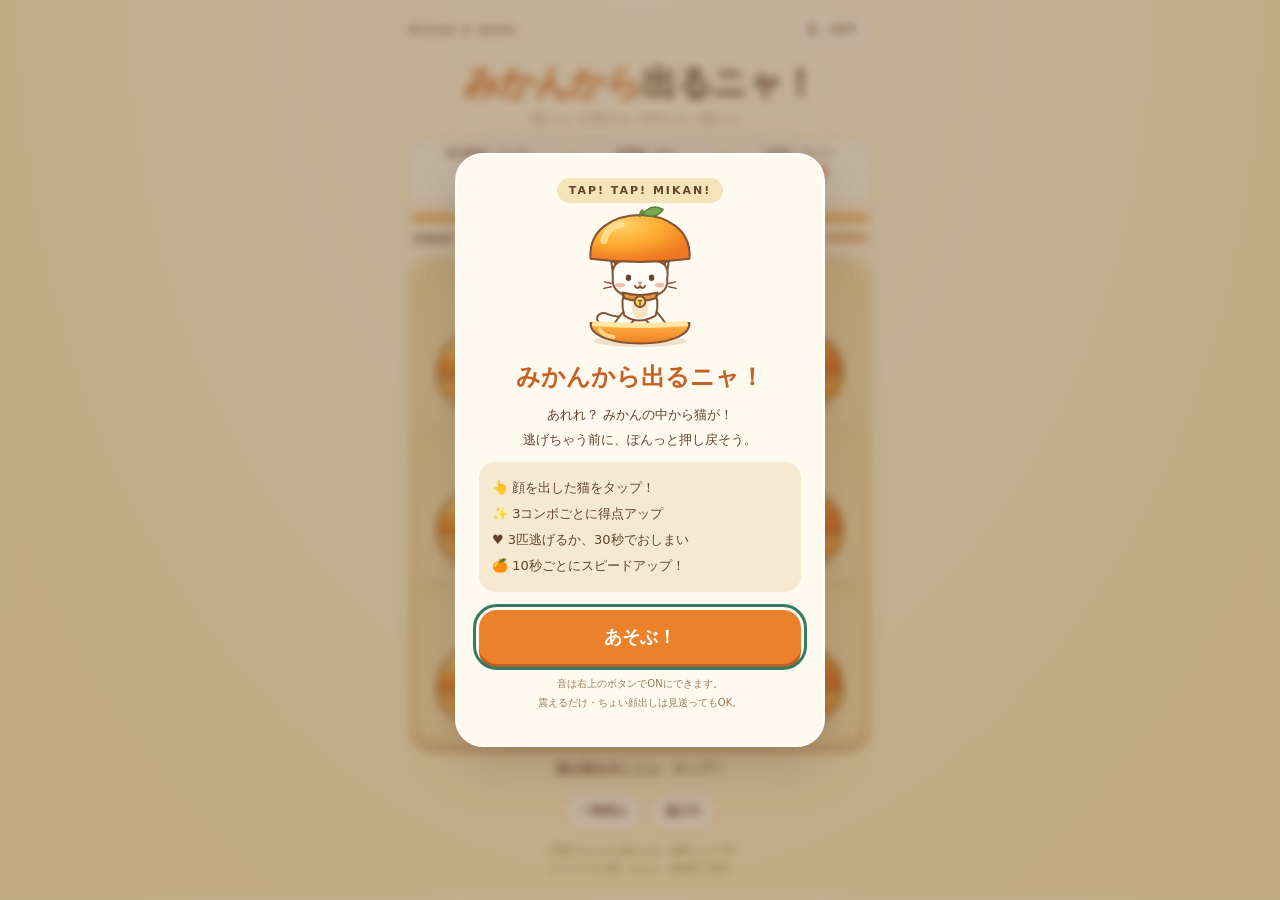
==== commit e167ed0c: "Add comic procedural audio, saved mute setting, and random harmless events" ====
--- a/index.html
+++ b/index.html
@@ -20,8 +20,9 @@
 <div class="controls"><button class="secondary" id="pause" disabled>一時停止</button><button class="secondary" id="help">遊び方</button></div>
 <p class="foot">30秒のちいさな猫さわぎ。最高スコア <b id="best">0</b><br>オリジナルの猫・みかん・効果音で制作</p>
 </main>
-<div class="overlay" id="intro" role="dialog" aria-modal="true" aria-labelledby="intro-title"><section class="card"><span class="badge">TAP! TAP! MIKAN!</span><div class="hero illustration" aria-hidden="true"></div><h2 id="intro-title">みかんから出るニャ！</h2><p>あれれ？ みかんの中から猫が！<br>逃げちゃう前に、ぽんっと押し戻そう。</p><div class="how">👆 顔を出した猫をタップ！<br>✨ 3コンボごとに得点アップ<br>♥ 3匹逃げるか、30秒でおしまい<br>🍊 10秒ごとにスピードアップ！</div><button class="primary" id="start">あそぶ！</button><p class="hint">音は右上のボタンでONにできます。<br>空のみかんを押しても減点なし。</p></section></div>
+<div class="overlay" id="intro" role="dialog" aria-modal="true" aria-labelledby="intro-title"><section class="card"><span class="badge">TAP! TAP! MIKAN!</span><div class="hero illustration" aria-hidden="true"></div><h2 id="intro-title">みかんから出るニャ！</h2><p>あれれ？ みかんの中から猫が！<br>逃げちゃう前に、ぽんっと押し戻そう。</p><div class="how">👆 顔を出した猫をタップ！<br>✨ 3コンボごとに得点アップ<br>♥ 3匹逃げるか、30秒でおしまい<br>🍊 10秒ごとにスピードアップ！</div><button class="primary" id="start">あそぶ！</button><p class="hint">音は右上のボタンでONにできます。<br>震えるだけ・ちょい顔出しは見送ってもOK。</p></section></div>
 <div class="overlay" id="paused" hidden role="dialog" aria-modal="true" aria-labelledby="pause-title"><section class="card" id="pause-card"><div class="hero">🍵</div><h2 id="pause-title">ちょっと、ひとやすみ。</h2><p>残り時間は止まっています。<br>猫をタップして押し戻そう！<br>3匹逃げるか30秒で終了です。</p><button class="primary" id="resume">つづける</button></section></div>
 <div class="overlay" id="result" hidden role="dialog" aria-modal="true" aria-labelledby="result-title"><section class="card"><span class="badge">おつかれさま！</span><div class="hero illustration" aria-hidden="true"></div><h2 id="result-title">みかんを守ったニャ！</h2><p id="end-reason"></p><div class="result-score"><span id="final-score">0</span><small> 点</small></div><div class="result-details"><div>最大コンボ<b id="final-combo">0</b></div><div>押し戻した猫<b id="final-hits">0</b></div></div><p id="record"></p><button class="primary" id="retry">もう一度あそぶ！</button><p class="hint">深呼吸して、次はもっとぽんぽんっ。</p></section></div>
+<script src="sound.js"></script>
 <script src="game.js"></script>
 </body></html>
--- a/game.css
+++ b/game.css
@@ -61,3 +61,21 @@
 .flight-stage{position:fixed;inset:0;z-index:15;overflow:hidden;pointer-events:none}
 .flight-stage .escape-flight{position:absolute}
 .hole.escaped .feline,.hole.escaped .lid-piece{animation:none}
+/* Harmless decoys use their own timelines and never enter the hittable state. */
+.feint .shell{animation:shake-shell .42s ease-in-out both}
+.peek-only .lid-piece{animation:peek-lid .78s ease-in-out both}
+.peek-only .peek{animation:peek-look .78s both}
+.peek-only .shell{animation:shake-shell .3s ease-in-out}
+@keyframes peek-lid{0%,12%,100%{transform:none}30%,65%{transform:translateY(-15px) rotate(-2deg)}}
+@keyframes peek-look{0%,15%,85%,100%{opacity:0}30%,65%{opacity:1}}
+.energetic.emerging .feline,.energetic.emerging .lid-piece,.energetic.emerging .bowl-piece,.energetic.emerging .peek{animation-duration:.52s}
+.energetic.holding .feline{animation-duration:.65s}
+.face-smile,.face-sleepy{display:none}
+.expression-smile:not(.hit):not(.escaped) .face-normal,.expression-sleepy:not(.hit):not(.escaped) .face-normal{display:none}
+.expression-smile:not(.hit):not(.escaped) .face-smile,.expression-sleepy:not(.hit):not(.escaped) .face-sleepy{display:inline}
+#combo{display:inline-block;transform-origin:right center}
+#combo.combo-bounce{animation:combo-pop .3s ease-out}
+@keyframes combo-pop{40%{transform:scale(1.2);color:#d34e1e}100%{transform:scale(1)}}
+.motion-paused .combo-bounce{animation-play-state:paused!important}
+
+.peek-face{display:none}.peek-only .peek-face{display:inline}
